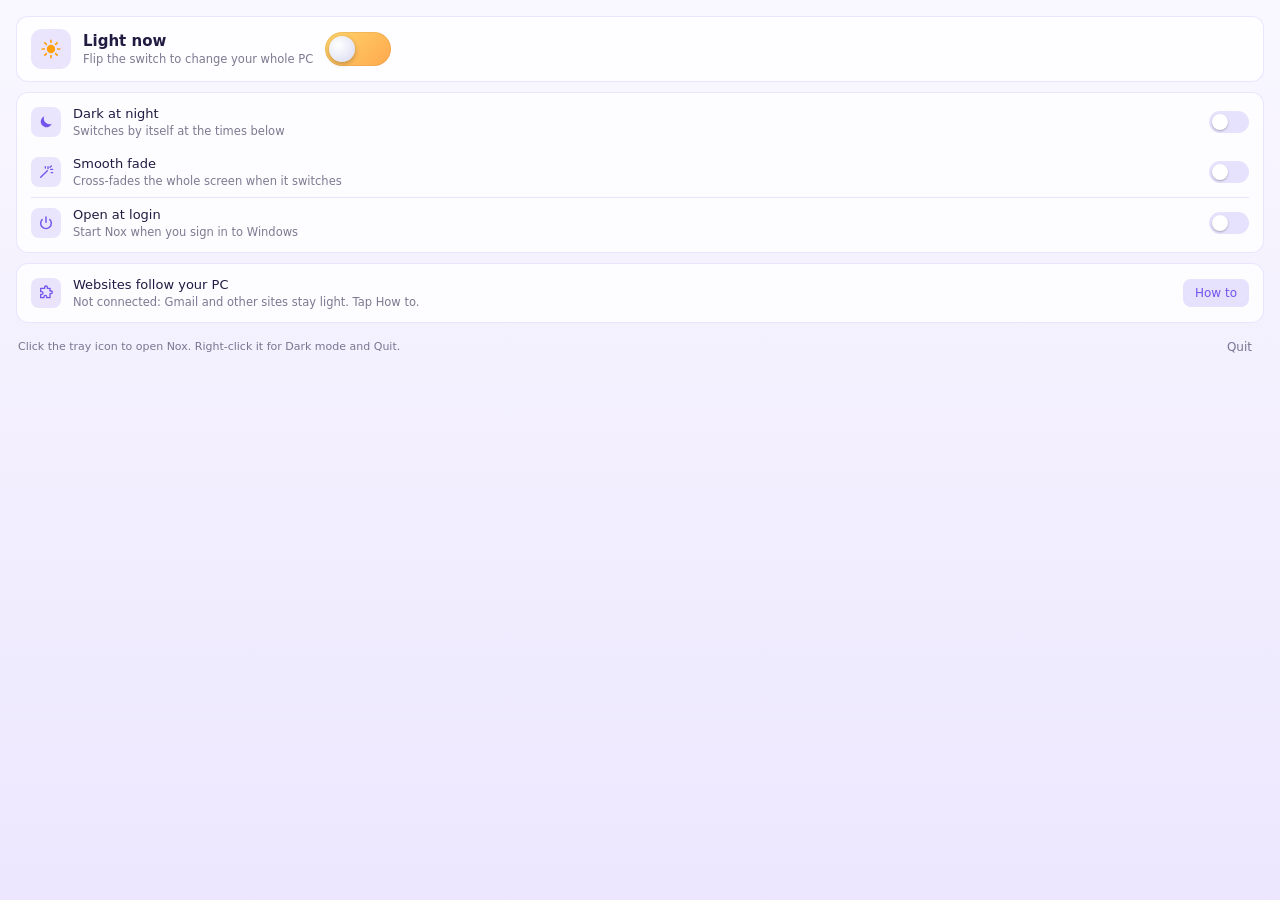
==== windows/web/panel.html @ c65d5c9a "Initial public release" ====
<!doctype html>
<html lang="en">
<head>
<meta charset="utf-8">
<title>Nox</title>
<link rel="stylesheet" href="kit.css">
<style>
  :root[data-theme="light"] {
    --bg1: #F9F7FF; --bg2: #ECE7FE; --card: rgba(255,255,255,.78); --stroke: rgba(115,84,237,.14);
    --text: #211C42; --dim: rgba(33,28,66,.58); --accent: #7354ED; --accent-deep: #5C3DDB;
    --track-off: rgba(115,84,237,.16); --warn: #D15C1F;
  }
  :root[data-theme="dark"] {
    --bg1: #12172F; --bg2: #05070F; --card: rgba(255,255,255,.06); --stroke: rgba(255,255,255,.09);
    --text: #FFFFFF; --dim: rgba(255,255,255,.55); --accent: #8C73FF; --accent-deep: #452ECC;
    --track-off: rgba(255,255,255,.14); --warn: #FF9E73;
  }
  html { background: linear-gradient(var(--bg1), var(--bg2)); min-height: 100%; transition: background .5s; }
  body { min-height: 100vh; }
  #root { padding: 16px 16px 14px; }
  .card { padding: 4px 14px; }

  /* status hero */
  .hero { display: flex; align-items: center; gap: 12px; padding: 12px 14px; }
  .orb { position: relative; width: 40px; height: 40px; border-radius: 11px; flex: none; background: color-mix(in srgb, var(--accent) 14%, transparent); }
  .orb svg { position: absolute; inset: 0; margin: auto; width: 20px; height: 20px; transition: transform .45s var(--spring), opacity .3s; }
  .orb .sun { color: #FF9F0A; }
  .orb .moon { color: var(--accent); }
  .dark .orb .sun { opacity: 0; transform: rotate(90deg) scale(.5); }
  .orb .moon { opacity: 0; transform: rotate(-90deg) scale(.5); }
  .dark .orb .moon { opacity: 1; transform: none; }
  .hero h1 { margin: 0; font-size: 15px; font-weight: 600; position: relative; height: 20px; }
  .hero h1 span { position: absolute; left: 0; white-space: nowrap; transition: opacity .3s; }
  .hero h1 .t-dark, .dark .hero h1 .t-light { opacity: 0; }
  .dark .hero h1 .t-dark { opacity: 1; }

  /* big sun and moon switch, like the menu bar panel */
  .big { position: relative; width: 66px; height: 34px; border-radius: 17px; flex: none;
    background: linear-gradient(135deg, #FFD36B, #FFA94D); box-shadow: inset 0 0 0 1px rgba(0,0,0,.06);
    transition: background .35s var(--ease); }
  .big::before { content: ""; position: absolute; inset: 0; border-radius: inherit; opacity: 0;
    background: linear-gradient(135deg, var(--accent), var(--accent-deep)); transition: opacity .35s var(--ease); }
  .big[aria-checked="true"]::before { opacity: 1; }
  .big .knob { position: absolute; top: 4px; left: 4px; width: 26px; height: 26px; border-radius: 50%;
    background: radial-gradient(circle at 35% 35%, #fff, #D6D9F0); box-shadow: 0 2px 5px rgba(0,0,0,.25);
    transition: transform .34s var(--spring); }
  .big[aria-checked="true"] .knob { transform: translateX(32px); }
  .big:active .knob { transform: scale(.94); }
  .big[aria-checked="true"]:active .knob { transform: translateX(32px) scale(.94); }

  /* dark from / light from tabs */
  .tabs { position: relative; display: flex; gap: 4px; padding: 3px; border-radius: 999px; background: color-mix(in srgb, var(--track-off) 60%, transparent); margin-bottom: 12px; }
  .tabs .pill { position: absolute; top: 3px; bottom: 3px; left: 3px; width: calc(50% - 5px); border-radius: 999px; background: var(--accent);
    transition: transform .3s var(--spring); }
  .tabs.light .pill { transform: translateX(calc(100% + 4px)); }
  .tab { position: relative; flex: 1; height: 26px; border-radius: 999px; font-size: 12px; display: flex; align-items: center; justify-content: center; gap: 6px;
    color: color-mix(in srgb, var(--text) 80%, transparent); transition: color .25s; }
  .tab b { font-variant-numeric: tabular-nums; }
  .tab.on { color: #fff; }
  .tab svg { width: 11px; height: 11px; }

  .steps { margin: 4px 0 2px; padding-left: 18px; font-size: 12px; color: var(--text); }
  .steps li { margin: 5px 0; }
  .steps code { font: 11.5px Consolas, monospace; background: color-mix(in srgb, var(--accent) 12%, transparent); padding: 1px 5px; border-radius: 4px; }
  .btns { display: flex; flex-wrap: wrap; gap: 6px; margin: 8px 0 4px; }
  .foot { display: flex; align-items: center; gap: 10px; }
  .foot .hint { text-align: left; flex: 1; padding: 0 2px; }
  .reveal.open + .row { border-top: 1px solid var(--stroke); }
  .err { font-size: 11.5px; color: var(--warn); padding: 0 4px; }
  .intro-page > .btn { margin-top: 2px; }
</style>
</head>
<body>
<div id="root">
  <div class="card hero" id="hero">
    <div class="orb" aria-hidden="true">
      <svg class="sun" viewBox="0 0 24 24" fill="currentColor"><circle cx="12" cy="12" r="5"/><g stroke="currentColor" stroke-width="2" stroke-linecap="round"><path d="M12 1.5v2.5M12 20v2.5M1.5 12H4M20 12h2.5M4.6 4.6l1.8 1.8M17.6 17.6l1.8 1.8M4.6 19.4l1.8-1.8M17.6 6.4l1.8-1.8"/></g></svg>
      <svg class="moon" viewBox="0 0 24 24" fill="currentColor"><path d="M20.5 14.6A8.5 8.5 0 0 1 9.4 3.5a8.5 8.5 0 1 0 11.1 11.1z"/></svg>
    </div>
    <div class="grow">
      <h1><span class="t-light">Light now</span><span class="t-dark">Dark now</span></h1>
      <div class="detail" id="status"></div>
    </div>
    <button class="big" id="big" role="switch" aria-label="Dark mode"><span class="knob"></span></button>
  </div>
  <div class="err" id="err" hidden></div>

  <div class="card">
    <div class="row">
      <div class="icon"><svg viewBox="0 0 24 24" fill="currentColor"><path d="M20.5 14.6A8.5 8.5 0 0 1 9.4 3.5a8.5 8.5 0 1 0 11.1 11.1z"/></svg></div>
      <div class="grow"><div class="title">Dark at night</div><div class="detail">Switches by itself at the times below</div></div>
      <span id="swSchedule"></span>
    </div>
    <div class="reveal" id="timesReveal"><div>
      <div class="sub" style="padding-top:12px">
        <div class="tabs" id="tabs">
          <div class="pill"></div>
          <button class="tab on" id="tabDark"><svg viewBox="0 0 24 24" fill="currentColor"><path d="M20.5 14.6A8.5 8.5 0 0 1 9.4 3.5a8.5 8.5 0 1 0 11.1 11.1z"/></svg>Dark from <b id="darkAtText"></b></button>
          <button class="tab" id="tabLight"><svg viewBox="0 0 24 24" fill="currentColor"><circle cx="12" cy="12" r="6"/></svg>Light from <b id="lightAtText"></b></button>
        </div>
        <div id="pickerDark"></div>
        <div id="pickerLight" hidden></div>
      </div>
    </div></div>
    <div class="row">
      <div class="icon"><svg viewBox="0 0 24 24" fill="none" stroke="currentColor" stroke-width="2" stroke-linecap="round"><path d="M4 20 14 10M15 4v3M19 8h3M18 5l2-2M11 6V4M20 13h2"/></svg></div>
      <div class="grow"><div class="title">Smooth fade</div><div class="detail">Cross-fades the whole screen when it switches</div></div>
      <span id="swFade"></span>
    </div>
    <div class="row">
      <div class="icon"><svg viewBox="0 0 24 24" fill="none" stroke="currentColor" stroke-width="2.2" stroke-linecap="round"><path d="M12 3v8M6.3 6.8a8 8 0 1 0 11.4 0"/></svg></div>
      <div class="grow"><div class="title">Open at login</div><div class="detail">Start Nox when you sign in to Windows</div></div>
      <span id="swLogin"></span>
    </div>
  </div>

  <div class="card">
    <div class="row">
      <div class="icon"><svg viewBox="0 0 24 24" fill="none" stroke="currentColor" stroke-width="2" stroke-linejoin="round"><path d="M10 3.5a2 2 0 0 1 4 0V5h4v4h1.5a2 2 0 0 1 0 4H18v6h-5v-1.5a2 2 0 0 0-4 0V19H4v-5h1.5a2 2 0 0 0 0-4H4V5h6z"/></svg></div>
      <div class="grow"><div class="title">Websites follow your PC</div><div class="detail" id="extRow">Add the Chrome/Edge extension once: Gmail and every site follow</div></div>
      <button class="btn" id="howBtn">How to</button>
    </div>
    <div class="reveal" id="howReveal"><div>
      <div class="sub">
        <ol class="steps">
          <li>Click <b>Add to Chrome</b> or <b>Add to Edge</b>. Nox opens the extensions page and copies the folder location for you.</li>
          <li>Turn on <b>Developer mode</b> (top right in Chrome, left side in Edge).</li>
          <li>Click <b>Load unpacked</b>, press <b>Ctrl+V</b> in the folder box, then <b>Select Folder</b>.</li>
        </ol>
        <div class="btns">
          <button class="btn solid" id="extChrome">Add to Chrome</button>
          <button class="btn solid" id="extEdge">Add to Edge</button>
          <button class="btn" id="extFolder">Show the folder</button>
        </div>
        <div class="detail" id="extStatus"></div>
        <div class="detail">Done once: after that, every site (Gmail too) turns dark with Windows and light again with it. Nothing is read or sent.</div>
      </div>
    </div></div>
  </div>

  <div class="foot">
    <div class="hint" id="hint">Click the tray icon to open Nox. Right-click it for Dark mode and Quit.</div>
    <button class="btn plain" id="quit">Quit</button>
  </div>
</div>
<script src="kit.js"></script>
<script>
(() => {
  'use strict';
  const $ = id => document.getElementById(id);
  let S = window.__BOOT__ || {};
  const clock = v => kit.pad(Math.floor(v / 60)) + ':' + kit.pad(v % 60);

  // Big switch: flips on the click, follows the real theme later (never snaps back while animating).
  const big = $('big');
  let shown = !!S.dark, lastTap = 0;
  const paintBig = v => { shown = v; big.setAttribute('aria-checked', String(v)); $('root').classList.toggle('dark', v); };
  big.onclick = () => { lastTap = performance.now(); paintBig(!shown); kit.post('flip', { dark: shown }); };

  const swSchedule = kit.sw(S.schedule, 'Dark at night', v => { kit.reveal($('timesReveal'), v); kit.post('schedule', { on: v }); });
  const swFade = kit.sw(S.fade, 'Smooth fade', v => kit.post('fade', { on: v }));
  const swLogin = kit.sw(S.login, 'Open at login', v => kit.post('login', { on: v }));
  $('swSchedule').replaceWith(swSchedule); $('swFade').replaceWith(swFade); $('swLogin').replaceWith(swLogin);

  const sendTimes = () => kit.post('times', { darkAt: S.darkAt, lightAt: S.lightAt });
  const pickDark = kit.chipDrum({ title: 'Dark from', mode: 'clock', value: S.darkAt, presets: [19 * 60, 20 * 60, 21 * 60, 22 * 60],
    onChange: v => { S.darkAt = v; $('darkAtText').textContent = clock(v); sendTimes(); } });
  const pickLight = kit.chipDrum({ title: 'Light from', mode: 'clock', value: S.lightAt, presets: [6 * 60, 7 * 60, 7 * 60 + 30, 8 * 60],
    onChange: v => { S.lightAt = v; $('lightAtText').textContent = clock(v); sendTimes(); } });
  $('pickerDark').append(pickDark); $('pickerLight').append(pickLight);
  function tab(light) {
    $('tabs').classList.toggle('light', light);
    $('tabDark').classList.toggle('on', !light); $('tabLight').classList.toggle('on', light);
    $('pickerDark').hidden = light; $('pickerLight').hidden = !light;
    (light ? pickLight : pickDark).set(light ? S.lightAt : S.darkAt);
    kit.reportHeight();
  }
  $('tabDark').onclick = () => tab(false);
  $('tabLight').onclick = () => tab(true);

  let howOpen = false;
  $('howBtn').onclick = () => { howOpen = !howOpen; kit.reveal($('howReveal'), howOpen); $('howBtn').textContent = howOpen ? 'Hide' : 'How to'; };
  $('extFolder').onclick = () => kit.post('extFolder');
  $('extChrome').onclick = () => kit.post('extPage', { browser: 'chrome' });
  $('extEdge').onclick = () => kit.post('extPage', { browser: 'edge' });
  $('quit').onclick = () => kit.post('quit');

  function render() {
    kit.setDark(S.dark);
    if (performance.now() - lastTap > 1600 && shown !== !!S.dark) paintBig(!!S.dark);
    if (lastTap === 0) paintBig(!!S.dark);
    swSchedule.follow(S.schedule); swFade.follow(S.fade); swLogin.follow(S.login);
    kit.reveal($('timesReveal'), S.schedule);
    $('darkAtText').textContent = clock(S.darkAt);
    $('lightAtText').textContent = clock(S.lightAt);
    $('status').textContent = !S.schedule ? 'Flip the switch to change your whole PC'
      : S.dark ? 'Switches to light at ' + clock(S.lightAt) : 'Switches to dark at ' + clock(S.darkAt);
    const e = S.ext || {};
    const on = [e.chrome && 'Chrome', e.edge && 'Edge'].filter(Boolean);
    $('extStatus').textContent = on.length ? 'Connected: ' + on.join(' and ') + '. Websites follow your PC.' : 'Not added yet: websites stay light until you do the steps above.';
    $('extRow').textContent = on.length ? 'Connected in ' + on.join(' and ') + ': Gmail and every site follow Windows' : 'Not connected: Gmail and other sites stay light. Tap How to.';
    $('howBtn').dataset.on = on.length ? '1' : '';
    $('err').hidden = !S.error; $('err').textContent = S.error || '';
  }
  window.onPanelClosed = () => { if (howOpen) $('howBtn').click(); };
  window.app = { update(state) { S = Object.assign(S, state); render(); } };
  render();

  // First run: a short welcome in place of the panel (shown once; the app remembers it).
  const moon = '<svg viewBox="0 0 24 24" fill="currentColor"><path d="M20.5 14.6A8.5 8.5 0 0 1 9.4 3.5a8.5 8.5 0 1 0 11.1 11.1z"/></svg>';
  const icons = {
    tray: '<svg viewBox="0 0 24 24" fill="none" stroke="currentColor" stroke-width="2" stroke-linecap="round"><rect x="3" y="14" width="18" height="6" rx="2"/><path d="M17 17h.01M12 4v6M9 7l3 3 3-3"/></svg>',
    flip: '<svg viewBox="0 0 24 24" fill="none" stroke="currentColor" stroke-width="2"><rect x="2" y="7" width="20" height="10" rx="5"/><circle cx="16" cy="12" r="3" fill="currentColor"/></svg>',
    night: moon.replace('<svg', '<svg style="width:15px"'),
    web: '<svg viewBox="0 0 24 24" fill="none" stroke="currentColor" stroke-width="2"><circle cx="12" cy="12" r="9"/><path d="M3 12h18M12 3a14 14 0 0 1 0 18M12 3a14 14 0 0 0 0 18"/></svg>',
    check: '<svg viewBox="0 0 24 24" fill="none" stroke="currentColor" stroke-width="3" stroke-linecap="round" stroke-linejoin="round"><path d="m5 12.5 4.5 4.5L19 7.5"/></svg>',
  };
  if (S.intro) {
    const loginRow = kit.el('div', 'card intro-item');
    const li = kit.el('div', 'icon'); li.innerHTML = '<svg viewBox="0 0 24 24" fill="none" stroke="currentColor" stroke-width="2.2" stroke-linecap="round"><path d="M12 3v8M6.3 6.8a8 8 0 1 0 11.4 0"/></svg>';
    const lg = kit.el('div', 'grow'); lg.append(kit.el('div', 'title', 'Open at login'), kit.el('div', 'detail', 'Start Nox when you sign in'));
    loginRow.append(li, lg, kit.sw(S.login, 'Open at login', v => { swLogin.force(v); kit.post('login', { on: v }); }));
    const howLink = kit.el('button', 'btn', 'Show me how');
    let wantHow = false;
    howLink.onclick = () => { wantHow = true; welcome.close(true); };
    const welcome = kit.intro([
      { art: moon, app: true, title: 'Welcome to Nox', text: 'Dark mode for your whole PC, one click away.',
        items: [{ icon: icons.tray, title: 'Lives in the tray', detail: 'Bottom right, next to the clock' },
                { icon: icons.flip, title: 'One switch', detail: 'Flips every app between light and dark' },
                { icon: icons.night, title: 'Dark at night', detail: 'Or let it switch by itself at set times' }] },
      { art: icons.web, title: 'Websites go dark too', text: 'Add the small Chrome or Edge extension and pages follow Windows. It reads nothing and sends nothing.', extra: howLink },
      { art: icons.check, title: 'You are all set', text: 'Three things worth knowing.',
        items: [{ icon: icons.flip, title: 'Click the Nox icon', detail: 'In the tray, it flips light and dark at once' },
                { icon: icons.tray, title: 'Right-click for more', detail: 'A quick switch, and Quit' },
                { icon: icons.night, title: 'Make it yours', detail: 'Night schedule and the rest are in the panel' }], extra: loginRow },
    ], { done: 'Start using Nox', onDone: () => {
      kit.post('introDone');
      if (wantHow) setTimeout(() => { if (!howOpen) $('howBtn').click(); }, 260);
    } });
  }
})();
</script>
</body>
</html>
---- windows/web/kit.css ----
/* kit.css: the shared panel look for the Windows versions of Nox and Awayke (identical copy in both).
   Cards, smooth switches, chips and the drum picker, matching the Mac Settings panels. */
:root {
  --font: "Segoe UI Variable Text", "Segoe UI", system-ui, sans-serif;
  --radius: 12px;
  --spring: cubic-bezier(.3, 1.45, .5, 1);
  --ease: cubic-bezier(.2, .8, .2, 1);
  color-scheme: light dark;
}
* { box-sizing: border-box; -webkit-tap-highlight-color: transparent; }
html, body { margin: 0; padding: 0; background: transparent; }
html { overflow-x: hidden; overflow-y: auto; scrollbar-width: thin; scrollbar-color: color-mix(in srgb, var(--text) 28%, transparent) transparent; }   /* scrolls only if the screen is too short */
body {
  font: 13px/1.35 var(--font);
  color: var(--text);
  user-select: none;
  -webkit-font-smoothing: antialiased;
}
button { font: inherit; color: inherit; border: 0; background: none; padding: 0; cursor: pointer; }
button:focus, button:focus-visible, input:focus { outline: none; }
#root { padding: 14px; display: flex; flex-direction: column; gap: 10px; }

/* ---------- cards and rows ---------- */
.card {
  background: var(--card);
  border: 1px solid var(--stroke);
  border-radius: var(--radius);
  padding: 4px 14px;
  transition: background .35s var(--ease), border-color .35s var(--ease);
}
.row { display: flex; align-items: center; gap: 12px; min-height: 46px; padding: 8px 0; }
.row + .row, .row + .sub, .sub + .row { border-top: 1px solid var(--stroke); }
.row .grow { flex: 1; min-width: 0; }
.title { font-size: 13px; font-weight: 500; }
.detail { font-size: 11.5px; color: var(--dim); margin-top: 1px; transition: color .3s; }
.detail.warn { color: var(--warn); }
.icon {
  width: 30px; height: 30px; border-radius: 8px; flex: none;
  display: grid; place-items: center;
  background: color-mix(in srgb, var(--accent) 14%, transparent);
  color: var(--accent);
}
.icon svg { width: 16px; height: 16px; }
.sub { padding: 10px 0 12px; }
.hint { font-size: 11px; color: var(--dim); text-align: center; padding: 0 8px; }
.value { color: var(--accent); font-weight: 600; font-variant-numeric: tabular-nums; }

/* ---------- smooth switch: flips on tap, one spring, never snaps back ---------- */
.switch {
  position: relative; flex: none; width: 40px; height: 22px; border-radius: 11px;
  background: var(--track-off);
  transition: background .22s var(--ease);
}
.switch::after {
  content: ""; position: absolute; top: 3px; left: 3px; width: 16px; height: 16px; border-radius: 50%;
  background: #fff; box-shadow: 0 1px 2px rgba(0,0,0,.28);
  transition: transform .28s var(--spring), width .18s var(--ease);
}
.switch[aria-checked="true"] { background: var(--accent); }
.switch[aria-checked="true"]::after { transform: translateX(18px); }
.switch:active::after { width: 19px; }
.switch[aria-checked="true"]:active::after { transform: translateX(15px); }

/* ---------- chips ---------- */
.chips { display: flex; flex-wrap: wrap; gap: 6px; }
.chips.seg { flex-wrap: nowrap; background: var(--track-off); border-radius: 9px; padding: 3px; gap: 2px; }
.chip {
  height: 26px; padding: 0 11px; border-radius: 8px; font-size: 12px; font-weight: 500;
  background: color-mix(in srgb, var(--text) 7%, transparent);
  font-variant-numeric: tabular-nums;
  transition: background .2s var(--ease), color .2s var(--ease), transform .12s var(--ease);
}
.seg .chip { flex: 1; background: transparent; padding: 0 6px; }
.chip:hover { background: color-mix(in srgb, var(--text) 12%, transparent); }
.chip:active { transform: scale(.96); }
.chip.on { background: var(--accent); color: #fff; }
.chip .x { margin-left: 6px; opacity: .55; font-weight: 400; }

/* ---------- buttons ---------- */
.btn {
  height: 28px; padding: 0 12px; border-radius: 8px; font-size: 12px; font-weight: 500; flex: none;
  background: color-mix(in srgb, var(--accent) 16%, transparent); color: var(--accent);
  transition: background .2s, transform .12s var(--ease);
}
.btn:hover { background: color-mix(in srgb, var(--accent) 24%, transparent); }
.btn:active { transform: scale(.97); }
.btn.solid { background: var(--accent); color: #fff; }
.btn.plain { background: transparent; color: var(--dim); }
.btn.plain:hover { color: var(--text); background: color-mix(in srgb, var(--text) 8%, transparent); }

/* ---------- drum picker ---------- */
.picker { display: flex; align-items: center; gap: 14px; }
.picker .left { flex: 1; display: flex; flex-direction: column; gap: 8px; min-width: 0; }
.picker .label { font-size: 12px; color: var(--dim); }
.picker .chips { display: grid; grid-template-columns: 1fr 1fr; gap: 6px; }
.drum { position: relative; display: flex; align-items: center; gap: 2px; height: 130px; flex: none; perspective: 400px; }
.drum::before {
  content: ""; position: absolute; left: -4px; right: -4px; top: 52px; height: 26px; border-radius: 7px;
  background: color-mix(in srgb, var(--accent) 16%, transparent); pointer-events: none;
}
.drum .col {
  position: relative; width: 44px; height: 130px; overflow-y: scroll; scroll-snap-type: y mandatory;
  scrollbar-width: none; padding: 52px 0;
  -webkit-mask-image: linear-gradient(transparent, #000 30%, #000 70%, transparent);
          mask-image: linear-gradient(transparent, #000 30%, #000 70%, transparent);
}
.drum .col::-webkit-scrollbar { display: none; }
.drum .item {
  height: 26px; line-height: 26px; text-align: center; scroll-snap-align: center;
  font-size: 14px; font-variant-numeric: tabular-nums; cursor: pointer; transform-origin: center;
}
.drum .sep { font-weight: 600; color: var(--dim); }

/* ---------- range ---------- */
input[type=range] { -webkit-appearance: none; appearance: none; width: 100%; height: 22px; background: transparent; margin: 0; }
input[type=range]::-webkit-slider-runnable-track {
  height: 8px; border-radius: 4px;
  background: linear-gradient(90deg, var(--accent) 0 var(--fill, 0%), var(--track-off) var(--fill, 0%) 100%);
}
input[type=range]::-webkit-slider-thumb {
  -webkit-appearance: none; width: 4px; height: 20px; margin-top: -6px; border-radius: 2px; background: #fff;
  box-shadow: 0 0 0 1px rgba(0,0,0,.18), 0 1px 3px rgba(0,0,0,.3);
}

/* ---------- open, close and view changes ---------- */
#root.in > * { animation: kit-in .42s var(--spring) both; animation-delay: calc(var(--i, 0) * 28ms); }
@keyframes kit-in { from { opacity: 0; transform: translateY(8px) scale(.985); } }
.view { display: flex; flex-direction: column; gap: 10px; }
.view[hidden] { display: none; }
.view.slide { animation: kit-slide .34s var(--spring) both; }
@keyframes kit-slide { from { opacity: 0; transform: translateX(14px); } }
.reveal { display: grid; grid-template-rows: 0fr; transition: grid-template-rows .3s var(--ease), opacity .25s; opacity: 0; }
.reveal.open { grid-template-rows: 1fr; opacity: 1; }
.reveal > div { overflow: hidden; }
.fade-swap { transition: opacity .25s var(--ease); }

@media (prefers-reduced-motion: reduce) {
  *, *::before, *::after { animation: none !important; transition-duration: 0s !important; }
}

/* ---------- first-run welcome (kit.intro) ---------- */
#root.intro-on > :not(.intro) { display: none; }
/* welcome: frosted glass panel on a plain soft backdrop (opaque, so nothing behind the window shows) */
#root.intro-on { background: radial-gradient(120% 70% at 12% 8%, color-mix(in srgb, var(--accent) 26%, transparent), transparent 62%),
  radial-gradient(110% 70% at 92% 96%, color-mix(in srgb, #5b8def 20%, transparent), transparent 62%), linear-gradient(var(--bg1), var(--bg2)); }
.intro-page.seen > * { animation: none; }   /* a page already shown never rises in again */
.intro-page.seen.in-next, .intro-page.seen.in-prev { animation: none; }
.intro { display: flex; flex-direction: column; gap: 14px; padding: 18px 14px 12px; border-radius: 24px;
  background: color-mix(in srgb, var(--card) 62%, transparent); backdrop-filter: blur(26px) saturate(1.5);
  border: 1px solid color-mix(in srgb, #fff 45%, transparent); box-shadow: 0 1px 0 color-mix(in srgb, #fff 50%, transparent) inset, 0 18px 40px -18px rgba(20, 20, 40, .4); }
.intro.leaving { animation: intro-leave .22s var(--ease) both; }
.intro-stage { display: grid; overflow: hidden; min-height: 330px; align-items: start; }
.intro-page { grid-area: 1 / 1; display: flex; flex-direction: column; align-items: center; gap: 10px; text-align: center; }
.intro-page { padding: 4px 0; }
.intro-page > * { animation: intro-rise .6s cubic-bezier(.22, 1.12, .36, 1) both; animation-delay: calc(60ms + var(--i, 0) * 65ms); }
.intro-page.in-next { animation: intro-in-next .5s cubic-bezier(.22, 1.08, .36, 1) both; }
.intro-page.in-prev { animation: intro-in-prev .5s cubic-bezier(.22, 1.08, .36, 1) both; }
.intro-page.out-next { animation: intro-out-next .32s var(--ease) both; }
.intro-page.out-prev { animation: intro-out-prev .32s var(--ease) both; }
.intro-page.out-next > *, .intro-page.out-prev > * { animation: none; }
.intro-art { width: 64px; height: 64px; border-radius: 18px; display: grid; place-items: center; margin-top: 6px;
  background: linear-gradient(140deg, var(--accent), var(--accent-deep, var(--accent))); color: #fff;
  box-shadow: 0 10px 24px color-mix(in srgb, var(--accent) 35%, transparent); }
.intro-art svg { width: 32px; height: 32px; }
.intro-art.app { width: 78px; height: 78px; border-radius: 20px; animation-name: intro-pop; margin-inline: auto; }
.intro-page h2 { margin: 4px 0 0; font-size: 19px; font-weight: 650; letter-spacing: -.01em; }
.intro-text { margin: 0 6px; font-size: 12.5px; color: var(--dim); line-height: 1.45; }
.intro-item { display: flex; align-items: center; gap: 12px; width: 100%; padding: 10px 12px; text-align: left; }
.intro-foot { display: flex; align-items: center; gap: 10px; }
.intro-dots { flex: 1; display: flex; justify-content: center; gap: 6px; }
.intro-dots i { width: 6px; height: 6px; border-radius: 3px; background: color-mix(in srgb, var(--text) 18%, transparent);
  transition: width .4s var(--spring), background .3s var(--ease); }
.intro-dots i.on { width: 18px; background: var(--accent); }
.intro-next { min-width: 96px; height: 32px; border-radius: 16px; font-weight: 600; }
@keyframes intro-rise { from { opacity: 0; transform: translateY(14px); filter: blur(4px); } }
@keyframes intro-pop { 0% { opacity: 0; transform: scale(.6); } 60% { opacity: 1; transform: scale(1.06); } 100% { transform: none; } }
@keyframes intro-in-next { from { opacity: 0; transform: translateX(40px); } }
@keyframes intro-in-prev { from { opacity: 0; transform: translateX(-40px); } }
@keyframes intro-out-next { to { opacity: 0; transform: translateX(-40px); } }
@keyframes intro-out-prev { to { opacity: 0; transform: translateX(40px); } }
@keyframes intro-leave { to { opacity: 0; transform: translateY(-6px) scale(.98); } }
@media (prefers-reduced-motion: reduce) {
  .intro-page > *, .intro-page.in-next, .intro-page.in-prev, .intro-art.app { animation: intro-fade .2s ease both; animation-delay: 0s; }
  .intro-dots i { transition: none; }
}
@keyframes intro-fade { from { opacity: 0; } }
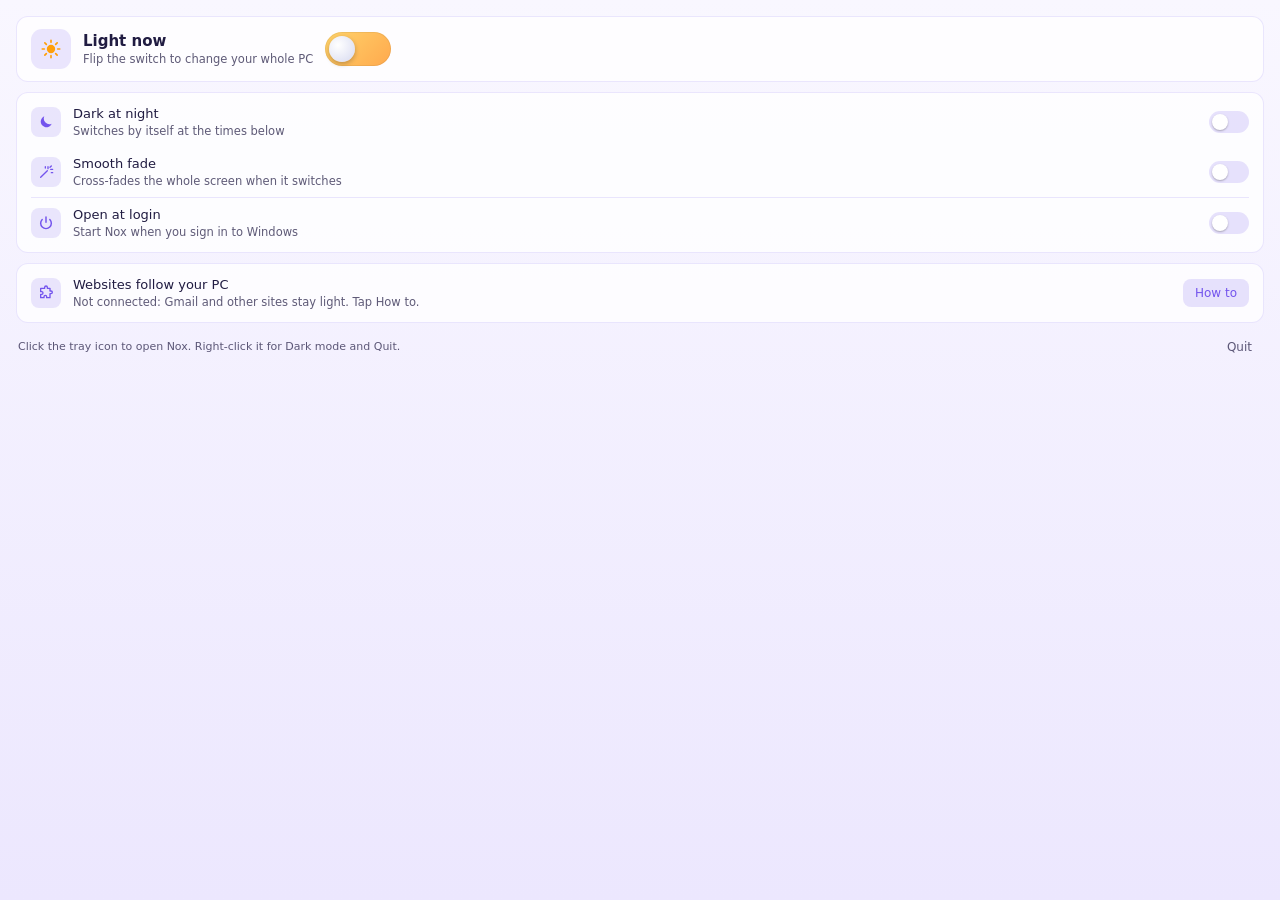
==== commit 19e6255d: "fix: legible small text" ====
--- a/windows/web/panel.html
+++ b/windows/web/panel.html
@@ -7,7 +7,7 @@
 <style>
   :root[data-theme="light"] {
     --bg1: #F9F7FF; --bg2: #ECE7FE; --card: rgba(255,255,255,.78); --stroke: rgba(115,84,237,.14);
-    --text: #211C42; --dim: rgba(33,28,66,.58); --accent: #7354ED; --accent-deep: #5C3DDB;
+    --text: #211C42; --dim: rgba(33,28,66,.72); --accent: #7354ED; --accent-deep: #5C3DDB;
     --track-off: rgba(115,84,237,.16); --warn: #D15C1F;
   }
   :root[data-theme="dark"] {
